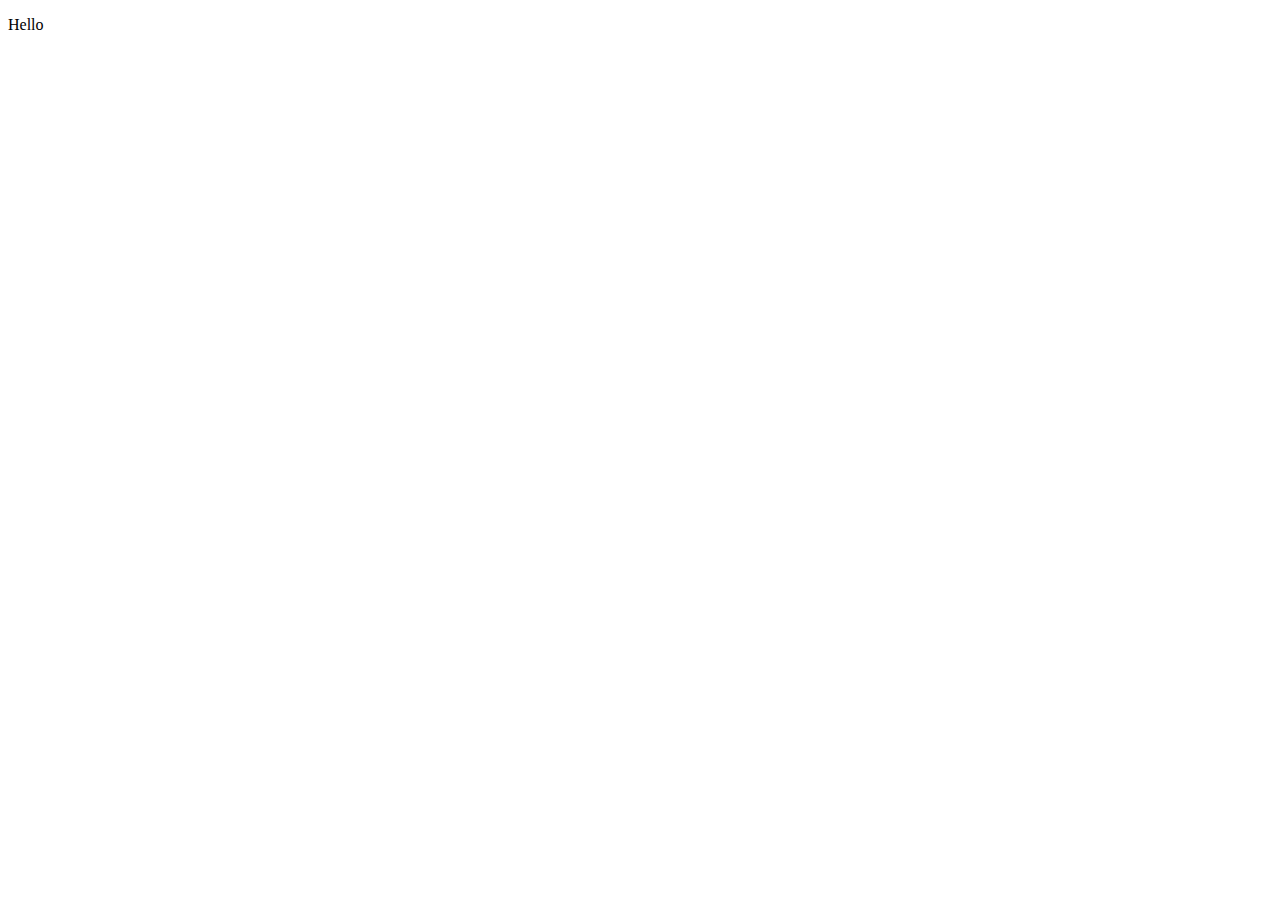
==== index.html @ d4d5e4af "Create index.html" ====
<!DOCTYPE html>
<html lang="en">
<head>
    <meta charset="UTF-8">
    <meta name="viewport" content="width=device-width, initial-scale=1.0">
    <meta http-equiv="X-UA-Compatible" content="ie=edge">
    <title>Document</title>
</head>
<body>
    <section>
        <p>Hello</p>
    </section>
</body>
</html>
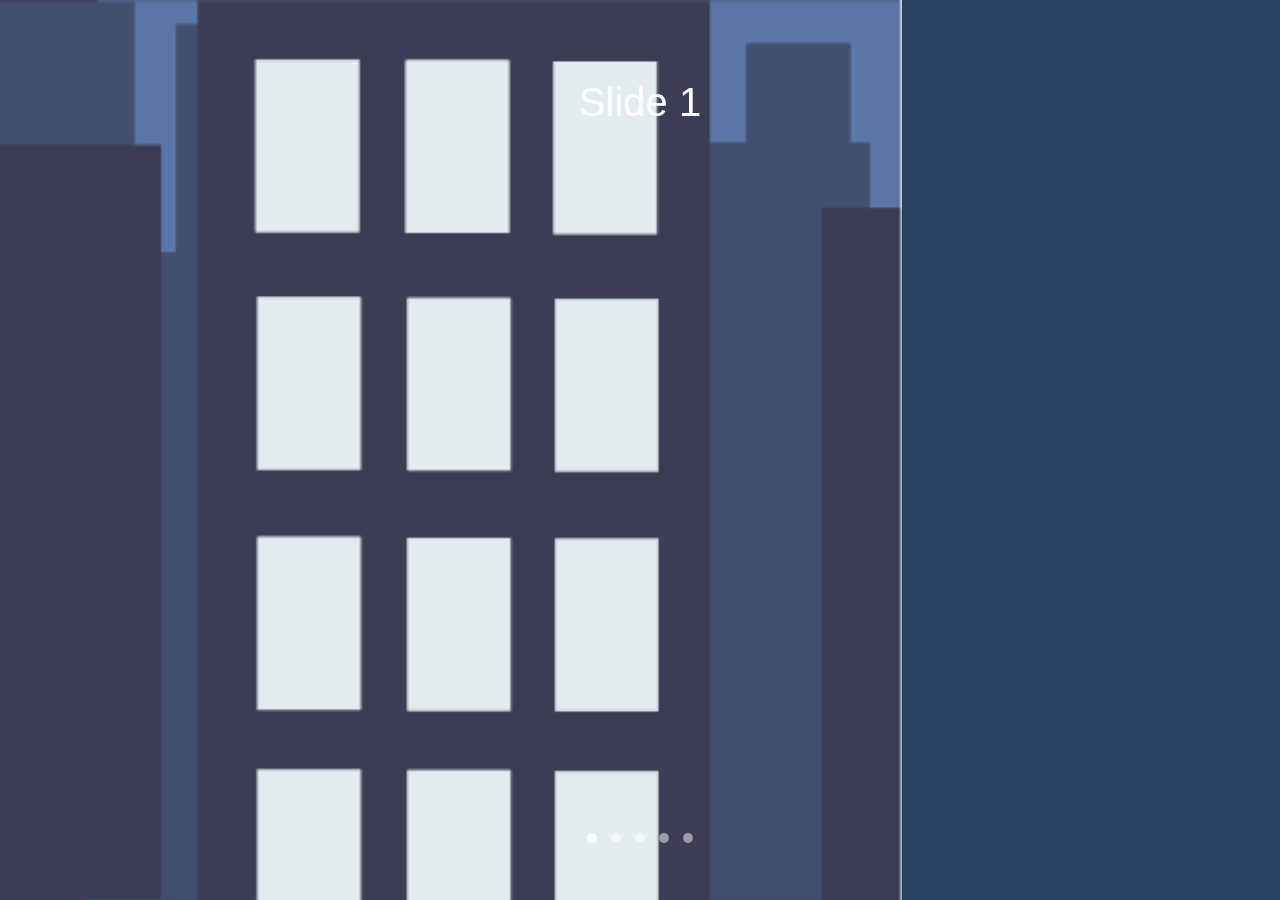
==== commit 23646484: "new project" ====
--- a/index.html
+++ b/index.html
@@ -1,14 +1,115 @@
 <!DOCTYPE html>
 <html lang="en">
-<head>
-    <meta charset="UTF-8">
-    <meta name="viewport" content="width=device-width, initial-scale=1.0">
-    <meta http-equiv="X-UA-Compatible" content="ie=edge">
-    <title>Document</title>
-</head>
-<body>
-    <section>
-        <p>Hello</p>
-    </section>
-</body>
+    <head>
+        <meta charset="utf-8">
+        <meta http-equiv="X-UA-Compatible" content="IE=edge">
+        <meta name="viewport" content="width=device-width, initial-scale=1">
+        <title>Splash</title>   
+        
+        <!-- css -->
+        <link href="css/animate.css" rel="stylesheet">
+        <link href="css/style.css" rel="stylesheet">
+        <!-- Owl Stylesheets -->
+        <link href="css/owl.carousel.css" rel="stylesheet">
+        <!-- bootstrap -->
+        <link href="css/bootstrap.min.css" rel="stylesheet">
+
+        <!-- javascript -->
+        <script src="js/jquery-3.4.1.min.js"></script>
+        <script src="js/owl.carousel.js"></script>
+        <script src="js/bootstrap.min.js"></script>
+    </head>
+    <body class="login-page">
+
+      <!-- ==== Splash Page Start ==== -->
+      <div class="owl-carousel splash-area">
+        <div class="item">
+          <img src="image/frame1.png" class="animated" />
+          <p class="animated bounceIn">Slide 1</p>
+        </div>
+        <div class="item">
+          <img src="image/frame2.png" class="animated" />
+          <p class="animated bounceIn">Slide 2</p>
+        </div>
+        <div class="item">
+          <img src="image/frame3.png" class="animated" />
+          <p class="animated bounceIn">Slide 3</p>
+        </div>
+        <div class="item">
+          <img src="image/frame4.png" class="animated" />
+          <p class="animated bounceIn">Slide 4</p>
+        </div>
+        <div class="item">
+          <img src="image/frame5.png" class="animated" />
+          <p class="animated bounceIn">Slide 5</p>
+        </div>
+      </div>
+      <!-- ==== Splash Page End ==== -->
+
+      <!-- ==== Login Page Start ==== -->
+      <div class="login-area text-center hidden">
+        <form class="form-signin">
+            <img class="mb-4" src="image/logo.svg" alt="" width="100" height="100">
+            <h1 class="h3 mb-3 font-weight-normal">Please sign in</h1>
+            <label for="inputEmail" class="sr-only">Email address</label>
+            <input type="email" id="inputEmail" class="form-control" placeholder="Email address" required="" autofocus="">
+            <label for="inputPassword" class="sr-only">Password</label>
+            <input type="password" id="inputPassword" class="form-control" placeholder="Password" required="">
+            <div class="checkbox mb-3">
+                <label>
+                <input type="checkbox" value="remember-me"> Remember me</label>
+            </div>
+            <a class="btn btn-lg btn-primary btn-block" href="question.html">Sign in</a>
+            <p class="mt-5 mb-3 text-white">© copyright </p>
+          </form>
+      </div>
+      <!-- ==== Login Page End ==== -->
+        
+      <script>
+        $(function() {
+            window.onload = function(){
+                var devicewidth = $(window).width();
+                var deviceheight = $(window).height();
+                $(".splash-area .item").css({height:deviceheight});
+            }; 
+
+            var dotswidth = $(".splash-area .dots").width();
+
+            var owl = $('.splash-area').owlCarousel({
+                dots:true,
+                items: 1,
+                smartSpeed:850
+            });
+
+            // Fired before current slide change
+            owl.on('change.owl.carousel', function(e) {
+                var items      = e.item.count;     // Number of items
+                var item       = e.item.index;     // Position of the current item
+
+                $('.splash-area .owl-item .item img').fadeOut();
+                $('.splash-area .owl-item:eq(' + (item+1) + ') .item img').fadeIn();
+                $('.splash-area .owl-item:eq(' + (item-1) + ') .item img').fadeIn();     
+
+                if(item == 4){
+                  console.log("yee");
+                  $('.splash-area').fadeOut("slow");
+                  $('.login-area').fadeIn("slow");                  
+                }                 
+
+            });
+
+            owl.on('drag.owl.carousel', function(e) {
+              var items      = e.item.count;     // Number of items
+              var item       = e.item.index;     // Position of the current item   
+              if(item == (items-1)){
+                  $('.splash-area').fadeOut("slow");
+                  $('.login-area').fadeIn("slow");                  
+              } 
+                         
+            });
+        });
+     </script>
+
+
+    </body>
 </html>--- a/css/style.css
+++ b/css/style.css
@@ -0,0 +1,522 @@
+/*----------------------------------------------------
+@File: Default Styles
+----------------------------------------------------*/
+/* @import url("https://fonts.googleapis.com/css?family=Lora:300,400,700,900|Montserrat:300,400,400i,500,600,700,800,900"); */
+
+/*  { touch-action: pan-y; }  */
+ul {
+    list-style: none;
+    margin: 0px;
+    padding: 0px;
+}
+
+a {
+    text-decoration: none;
+}
+
+a:hover, a:focus, textarea:focus {
+    text-decoration: none;
+    outline: none;
+    -webkit-box-shadow: none;
+    box-shadow: none;
+}
+
+.row.m0 {
+    padding: 0px;
+    margin: 0px;
+}
+
+body {
+    line-height: 24px;
+    font-size: 14px;
+    overflow: hidden;
+    font-family: "Lora", sans-serif;
+    height: 100%;
+}
+
+body, p, h1, h2, h3, h4, h5, h6 {
+    margin: 0px;
+    padding: 0px;
+}
+.hidden{
+    display: none;
+}
+
+.mb-4{
+    margin-bottom: 24px;
+}
+.mb-3{
+    margin-bottom: 16px;
+}
+.mt-5{
+    margin-top: 54px;
+}
+.mt-3{
+    margin-top: 16px;
+}
+
+.mt-2 {
+    margin-top: 10px;
+}
+
+.animated  {
+    -webkit-animation-duration : 3s  ;
+    animation-duration : 3s  ;
+
+    -webkit-animation-delay : 300ms  ;
+    animation-delay : 300ms  ;
+}
+  
+.animate-out {
+    -webkit-animation-delay : 0ms  ;
+    animation-delay : 0ms  ;
+}
+
+/* Main area css
+============================================================================================ */
+.main-area{
+    width: 100%;
+    height: 370px;
+    background: #F1F1F1;
+    overflow: hidden;
+}
+
+.city-area, .work-area, .tree-area, .cat-house {overflow-x: auto; height: 100%; overflow-y: hidden;}
+.city-area::-webkit-scrollbar, .work-area::-webkit-scrollbar, .city-area::-webkit-scrollbar, .tree-area::-webkit-scrollbar, .cat-house::-webkit-scrollbar {
+    display: none;
+}
+.city-area svg, .work-area svg, .cat-house svg {
+    height: 100%; 
+}
+
+.tree-area {
+    background:#445465;
+}
+
+.tree-area img{
+    width: 100%;
+    position: fixed;
+    bottom: 0;
+}
+
+.work-area svg{
+    z-index: 100;
+    position: relative;
+}
+.city-area .moon{
+    position: absolute;
+    top: 30px;
+    left: 10%;
+    z-index: 1;
+    width: 120px;
+    height: 120px;
+}
+
+.window-area-bg{
+    height: 80%;
+    position: fixed; left: -120px; top: -80px; bottom: 0px; z-index: 1;
+}
+
+ 
+
+.modal-dialog{
+    top:15%;
+    margin: .5rem auto .5rem auto;
+    height: 70%;
+    width: 80%;
+}
+
+.modal-header{display: block; }
+
+.modal-header .subtitle{
+    padding:6px 0px;
+}
+.modal-header .subtitle span{
+    margin-top: 3px;
+}
+.modal-header .subtitle {font-size: 15px;}
+.modal-header .subtitle .badge-secondary{
+    background-color:#E5EAF6;
+    color: #7C8695;
+    font-size: 14px;
+    padding-left: 6px;
+    padding-right: 8px;
+}
+
+.modal-body{
+    font-size: 16px;
+}
+
+.modal-body h6{
+    padding-top: 20px;
+    padding-bottom: 20px; 
+}
+
+.star .hidden{
+    display: none;
+}
+
+.resp-box p{
+    padding: 10px 0 !important;
+}
+
+.response-btn{
+    padding: 12px 0;
+}
+.response-btn .btn-secondary, .note-list li, .topic-type{
+    background-color: #EAF3FF;
+    border-color: #E1EAF5;
+    color: #7C8695;
+}
+.response-btn .btn-secondary {
+    padding: 6px 20px;
+    width: 200px;
+}
+
+.note-list{margin-bottom: 30px;}
+.note-list li{
+    padding:8px 16px;
+    margin: 8px 0px;
+    border-radius: 6px;
+    font-size: 14px;
+}
+.monthly-score{
+    background-color: #EAF3FF;
+    padding:0px 6px 18px 6px;
+    width: 540px;
+}
+
+.score-body{
+    padding:0px; flex: none;
+}
+
+.chart-des{
+    background-color: #EAF3FF;
+    padding: 10px 12px;
+    margin: 0 !important;
+    margin: 10px 10px 0px 10px;
+    font-size: 12px;
+}
+
+.topic-type{
+    border-radius: 30px;
+    display: inline-block;
+    font-size: 12px;
+    padding: 0px 10px;
+    margin: 4px 0;
+}
+.topic-type.active {
+    background-color: #5B77A8;
+    color: #ffffff;    
+}
+.write-area, .write-area:focus {
+    background-color: #EAF3FF;
+    border:none; 
+    font-size: 12px;
+    border-radius: 4px;
+}
+
+.back-btn {
+    position: absolute;
+    left: 20px;
+    top: 18px;
+}
+.chat-txt, .chat-txt:focus {
+    width: 100%;
+    border-radius: 24px;
+    padding: 4px 16px;
+}
+
+
+/*End Main area css
+============================================================================================ */
+
+/* Scroll area css
+============================================================================================ */
+.progress{
+    position: fixed;
+    bottom: 0;
+    left: 0;
+    width: 100%;
+    height: 20px;
+    background:#F1F1F1;;
+    z-index: 1;
+}
+/* The progress bar (scroll indicator) */
+.bar{
+    background: #4DC7A0;
+    height: 100%;
+    width: 10%;
+    -webkit-transition: width 1s ease-in-out;
+    -moz-transition: width 1s ease-in-out;
+    -o-transition: width 1s ease-in-out;
+    transition: width 1s ease-in-out;    
+}
+
+
+.scroll-area{background: #ffffff; padding: 10px 0px; margin-top: 16px;}
+
+
+.question{
+    margin: 20px 4px;
+    padding: 15px;
+    box-shadow: 0 7px 14px 0 rgba(59,65,94,.1), 0 3px 6px 0 rgba(0,0,0,.07); 
+    border-radius: 6px;
+}
+.question h4{
+    font-size: 16px;
+}
+.question .title{
+    border-bottom: #E6ECEE solid 1px; 
+    padding-bottom: 30px;
+}
+.question .option{padding: 20px 0px;}
+.question .option ul li{
+    padding: 4px 18px;
+    background: #F1F1F1; 
+    margin-top: 8px; 
+    border-radius: 50px;
+}
+
+.question .option ul li.active{
+    background: #4DC7A0;
+    -webkit-transition-property: -webkit-transform;
+    transition-property: -webkit-transform;
+    -o-transition-property: transform;
+    transition-property: transform;
+    transition-property: transform, -webkit-transform;
+    -webkit-transition: all 400ms linear 0s;
+    -o-transition: all 400ms linear 0s;
+    transition: all 400ms linear 0s;
+
+}
+.question .btn{
+    margin:20px auto 0px auto;
+    color: #4DC7A0;
+    border:1px solid #4DC7A0;
+    background: #fff;
+    padding: 6px 10px;
+    font-size: 16px;
+    width: 80%;
+    display: block;
+    border-radius: 20px;
+    outline:none;
+}
+
+.continue{
+    padding:70px 40px 0px 40px;
+}
+.score-area{
+    position: absolute;
+    top: 50%;
+    left: 50%;
+    transform: translate(-50%, -50%);
+    width: 80%;
+    height: 80%;
+    padding-top: 40px;
+    box-shadow: 0 7px 14px 0 rgba(59,65,94,.1), 0 3px 6px 0 rgba(0,0,0,.07); 
+    border-radius: 12px;
+}
+.sugg-list {
+    padding: 0px 20px;
+}
+
+
+/*Scroll area css
+============================================================================================ */
+
+/* Login area css
+============================================================================================ */
+.splash-area .item{
+    font-size: 40px;
+    color: #ffffff;
+}
+
+.splash-area .item img{
+    height: 100%;
+    width: auto !important;
+}
+
+.splash-area .item p{
+    position: absolute;
+    top: 8%;
+    width: 100%;
+    text-align: center;
+    z-index: 10;
+}
+
+
+.splash-area .owl-dots{
+    position: fixed;
+    bottom: 5%;
+    left: 50%;
+    -webkit-transform: translateX(-50%);
+    transform: translateX(-50%);
+}
+.splash-area .owl-dots .owl-dot span{
+    width: 10px;
+    height: 10px;
+    margin: 5px 7px;
+    background: rgba(255,255,255,0.5);
+    display: block;
+    transition: opacity .2s ease;
+    border-radius: 30px;
+}
+.splash-area .owl-dots .owl-dot.active span, .splash-area .owl-dots .owl-dot:hover span{
+    background: #ffffff;
+}
+
+.splash-area .item{
+    overflow: hidden;
+}
+/* .splash-area .item img{width: 400px;} */
+
+.login-page{
+    background:#2A4060;
+}
+
+.login-area {
+    color: #F1F1F1;
+
+    position: absolute;
+    top: 50%;
+    left: 50%;
+    transform: translate(-50%, -50%);
+    width: 80%;
+    height: 60%;
+}
+
+
+.form-signin input{
+    margin-bottom: 10px;
+}
+.form-signin .btn-primary{
+    background-color: #529BBF;
+    border-color: #529BBF;
+}
+
+
+.btn-area{position: fixed; bottom: 0px; right: 16px;}
+.btn-area .btn-circle{background: rgba(255,255,255,0.5); width: 28px; height: 28px; border-radius: 21px; display: block; margin: 8px 0px;}
+
+.opacity-img{
+    filter:alpha(opacity=100); 
+    -moz-opacity:1;
+    opacity:1;
+}
+
+.animated {
+    -webkit-animation-duration: 1s;
+    animation-duration: 1s;
+    -webkit-animation-fill-mode: both;
+    animation-fill-mode: both;
+  }
+
+  @-webkit-keyframes zoomInDown {
+    from {
+      opacity: 1;
+      -webkit-transform: scale3d(0.1, 0.1, 0.1) translate3d(0, 0px, 1);
+      transform: scale3d(0.1, 0.1, 0.1) translate3d(0, 0px, 1);
+      -webkit-animation-timing-function: cubic-bezier(0.55, 0.055, 0.675, 0.19);
+      animation-timing-function: cubic-bezier(0.55, 0.055, 0.675, 0.19); 
+    }
+  
+    60% {
+      opacity: 0;
+      -webkit-transform: scale3d(1.75, 1.75, 1.75) translate3d(0, 60px, 0);
+      transform: scale3d(1.75, 1.75, 1.75) translate3d(0, 60px, 0);
+      -webkit-animation-timing-function: cubic-bezier(0.175, 0.885, 0.32, 0);
+      animation-timing-function: cubic-bezier(0.175, 0.885, 0.32, 0); 
+    }
+
+    100% {
+        opacity: 0;
+    }
+  }
+
+  @keyframes zoomInDown {
+    from {
+      opacity: 1;
+      -webkit-transform: scale3d(0.1, 0.1, 0.1) translate3d(0, 0px, 1);
+      transform: scale3d(0.1, 0.1, 0.1) translate3d(0, 0px, 1);
+      -webkit-animation-timing-function: cubic-bezier(0.55, 0.055, 0.675, 0.19);
+      animation-timing-function: cubic-bezier(0.55, 0.055, 0.675, 0.19); 
+    }
+  
+    60% {
+      opacity: 0;
+      -webkit-transform: scale3d(1.75, 1.75, 1.75) translate3d(0, 60px, 0);
+      transform: scale3d(1.75, 1.75, 1.75) translate3d(0, 60px, 0);
+      -webkit-animation-timing-function: cubic-bezier(0.175, 0.885, 0.32, 0);
+      animation-timing-function: cubic-bezier(0.175, 0.885, 0.32, 0); 
+    }
+
+    100% {
+        opacity: 0;
+    }
+  }
+  
+  .zoomInDown {
+    -webkit-animation-name: zoomInDown;
+    animation-name: zoomInDown;
+  }
+
+  @keyframes zoomInUp {
+    from {
+      opacity: 0;
+      -webkit-transform: scale3d(1.75, 1.75, 1.75) translate3d(0, 0px, 0);
+      transform: scale3d(1.75, 1.75, 1.75) translate3d(0, 60px, 0);   
+
+      -webkit-animation-timing-function: cubic-bezier(0.55, 0.055, 0.675, 0.19);
+      animation-timing-function: cubic-bezier(0.55, 0.055, 0.675, 0.19); 
+    }
+  
+    60% {
+      opacity: 1;
+      -webkit-transform: scale3d(0.1, 0.1, 0.1) translate3d(0, 60px, 1);
+      transform: scale3d(0.1, 0.1, 0.1) translate3d(0, 0px, 1);
+      -webkit-animation-timing-function: cubic-bezier(0.175, 0.885, 0.32, 0);
+      animation-timing-function: cubic-bezier(0.175, 0.885, 0.32, 0); 
+    }
+
+    100% {
+        opacity: 1;
+    }
+  }
+
+  .zoomInUp {
+    -webkit-animation-name: zoomInUp;
+    animation-name: zoomInUp;
+  } 
+
+  #chartjs-tooltip {
+     -webkit-transition: all .1s ease;
+    transition: all .1s ease;
+}
+
+.chartjs-tooltip-key {
+    display: inline-block;
+    width: 10px;
+    height: 10px;
+    margin-right: 10px;
+}
+
+.line-color-red{
+    background: rgb(255, 99, 132);
+    /* border: solid 1px rgb(255, 99, 132); */
+}
+.line-color-orange{
+    background:rgb(255, 159, 64);
+    /* border: solid 1px rgb(255, 159, 64); */
+}
+
+
+.line-switch{
+    position: fixed;
+    top: -40px;
+    right: 20px;
+}
+
+
+
+
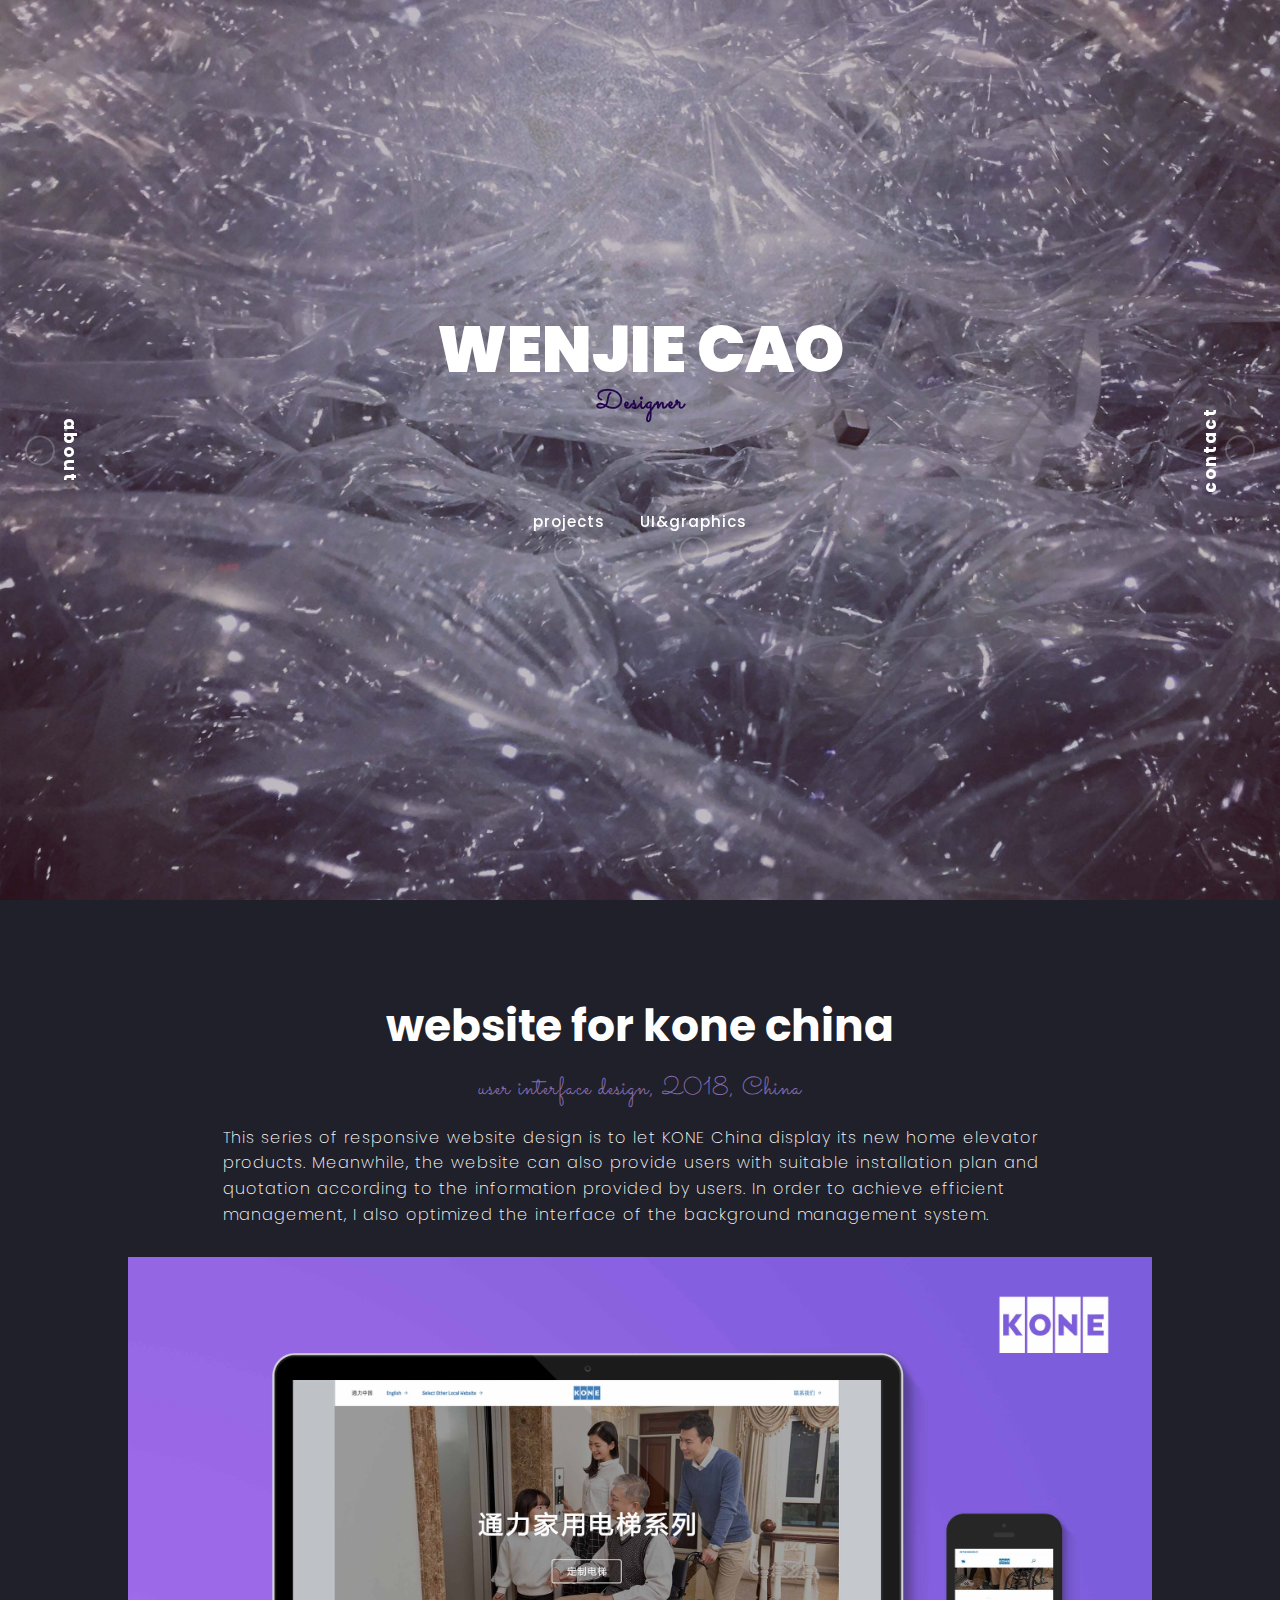
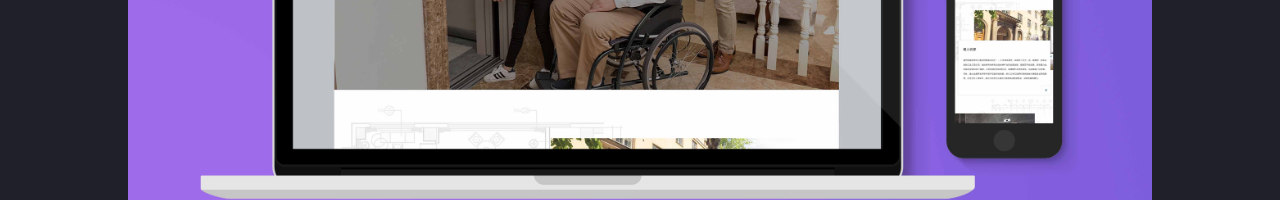
==== commit b24d5a9d: "Add files via upload" ====
--- a/index.html
+++ b/index.html
@@ -1,115 +1,500 @@
 <!DOCTYPE html>
-<html lang="en">
-    <head>
-        <meta charset="utf-8">
-        <meta http-equiv="X-UA-Compatible" content="IE=edge">
-        <meta name="viewport" content="width=device-width, initial-scale=1">
-        <title>Splash</title>   
-        
-        <!-- css -->
-        <link href="css/animate.css" rel="stylesheet">
-        <link href="css/style.css" rel="stylesheet">
-        <!-- Owl Stylesheets -->
-        <link href="css/owl.carousel.css" rel="stylesheet">
-        <!-- bootstrap -->
-        <link href="css/bootstrap.min.css" rel="stylesheet">
-
-        <!-- javascript -->
-        <script src="js/jquery-3.4.1.min.js"></script>
-        <script src="js/owl.carousel.js"></script>
-        <script src="js/bootstrap.min.js"></script>
-    </head>
-    <body class="login-page">
-
-      <!-- ==== Splash Page Start ==== -->
-      <div class="owl-carousel splash-area">
-        <div class="item">
-          <img src="image/frame1.png" class="animated" />
-          <p class="animated bounceIn">Slide 1</p>
-        </div>
-        <div class="item">
-          <img src="image/frame2.png" class="animated" />
-          <p class="animated bounceIn">Slide 2</p>
-        </div>
-        <div class="item">
-          <img src="image/frame3.png" class="animated" />
-          <p class="animated bounceIn">Slide 3</p>
-        </div>
-        <div class="item">
-          <img src="image/frame4.png" class="animated" />
-          <p class="animated bounceIn">Slide 4</p>
-        </div>
-        <div class="item">
-          <img src="image/frame5.png" class="animated" />
-          <p class="animated bounceIn">Slide 5</p>
-        </div>
-      </div>
-      <!-- ==== Splash Page End ==== -->
-
-      <!-- ==== Login Page Start ==== -->
-      <div class="login-area text-center hidden">
-        <form class="form-signin">
-            <img class="mb-4" src="image/logo.svg" alt="" width="100" height="100">
-            <h1 class="h3 mb-3 font-weight-normal">Please sign in</h1>
-            <label for="inputEmail" class="sr-only">Email address</label>
-            <input type="email" id="inputEmail" class="form-control" placeholder="Email address" required="" autofocus="">
-            <label for="inputPassword" class="sr-only">Password</label>
-            <input type="password" id="inputPassword" class="form-control" placeholder="Password" required="">
-            <div class="checkbox mb-3">
-                <label>
-                <input type="checkbox" value="remember-me"> Remember me</label>
-            </div>
-            <a class="btn btn-lg btn-primary btn-block" href="question.html">Sign in</a>
-            <p class="mt-5 mb-3 text-white">© copyright </p>
-          </form>
-      </div>
-      <!-- ==== Login Page End ==== -->
-        
-      <script>
-        $(function() {
-            window.onload = function(){
-                var devicewidth = $(window).width();
-                var deviceheight = $(window).height();
-                $(".splash-area .item").css({height:deviceheight});
-            }; 
-
-            var dotswidth = $(".splash-area .dots").width();
-
-            var owl = $('.splash-area').owlCarousel({
-                dots:true,
-                items: 1,
-                smartSpeed:850
-            });
-
-            // Fired before current slide change
-            owl.on('change.owl.carousel', function(e) {
-                var items      = e.item.count;     // Number of items
-                var item       = e.item.index;     // Position of the current item
-
-                $('.splash-area .owl-item .item img').fadeOut();
-                $('.splash-area .owl-item:eq(' + (item+1) + ') .item img').fadeIn();
-                $('.splash-area .owl-item:eq(' + (item-1) + ') .item img').fadeIn();     
-
-                if(item == 4){
-                  console.log("yee");
-                  $('.splash-area').fadeOut("slow");
-                  $('.login-area').fadeIn("slow");                  
-                }                 
-
-            });
-
-            owl.on('drag.owl.carousel', function(e) {
-              var items      = e.item.count;     // Number of items
-              var item       = e.item.index;     // Position of the current item   
-              if(item == (items-1)){
-                  $('.splash-area').fadeOut("slow");
-                  $('.login-area').fadeIn("slow");                  
-              } 
-                         
-            });
-        });
-     </script>
-
-
-    </body>
-</html>+<html lang="en" >
+<head>
+  <meta charset="UTF-8">
+  <title>CodePen - Photography page concept</title>
+  <link rel='stylesheet' href='https://cdnjs.cloudflare.com/ajax/libs/twitter-bootstrap/4.1.3/css/bootstrap.min.css'><link rel="stylesheet" href="./style.css">
+  <link rel="preconnect" href="https://fonts.gstatic.com">
+  <link href="https://fonts.googleapis.com/css2?family=Sacramento&display=swap" rel="stylesheet">
+
+</head>
+<body>
+<!-- partial:index.partial.html -->
+<div class="hero-section">	
+		<div class="about-text hover-target">about</div>
+		<div class="contact-text hover-target">contact</div>
+		<div class="section-center">
+			<div class="container-fluid">
+				<div class="row justify-content-center">
+					<div class="col-12 text-center">
+						<h1>WENJIE CAO</h1>
+					</div>
+					<div class="col-12 text-center mb-2">
+						<div class="dancing">Designer</div>
+					</div>
+					<div class="col-12 text-center mt-4 mt-lg-5">
+						<p>
+							<span class="travel hover-target">projects</span> 
+							<span class="wildlife hover-target">UI&graphics</span> 
+						</p>
+					</div>
+				</div>
+			</div>
+		</div>
+	</div>	
+	
+	<div class="about-section">	
+		<div class="about-close hover-target"></div>
+		<div class="section-center">
+			<div class="container">
+				<div class="row justify-content-center">
+					<div class="col-12 text-center">
+						<img src="images/me.jpg" alt="">
+					</div>
+					<div class="col-lg-8 text-center mt-4">
+						<p>I will put my self intro here later...</p>
+					</div>
+					<div class="col-12 text-center">
+						<p><span>Wenjie Cao</span></p>
+					</div>
+				</div>
+			</div>
+		</div>		
+	</div>
+	
+	<div class="contact-section">	
+		<div class="contact-close hover-target"></div>
+		<div class="section-center">
+			<div class="container">
+				<div class="row justify-content-center">
+					<div class="col-12 text-center">
+						<a href="#" class="hover-target">wjcao@ucdavis.edu</a>
+					</div>
+				</div>
+			</div>
+		</div>
+	</div>
+	
+	<div class="travel-section">	
+		<div class="travel-close hover-target"></div>
+		<div class="container">
+			<div class="row justify-content-center">
+				<div class="col-12 text-center">
+					<h3>projects</h3>
+				</div>
+				<div class="col-12 mt-3 text-center">
+					<p><span>interactive installations and user experience</span></p>
+				</div>
+
+				<div class="col-md-6 col-lg-4">
+					<img src="images/img1.jpg" alt="" class="image1">
+				</div>
+				<div class="col-md-6 col-lg-4">
+					<img src="images/img2.jpg" alt="" class="image2">
+				</div>
+				<div class="col-md-6 col-lg-4">
+					<img src="images/img3.jpg" alt="" class="image3">
+				</div>
+				<div class="col-md-6 col-lg-4">
+					<img src="images/img6.jpg" alt="" class="image4">
+				</div>
+				<div class="col-md-6 col-lg-4">
+					<img src="images/img5.jpg" alt="" 
+					class="image5">
+				</div>
+				<div class="col-md-6 col-lg-4">
+					<img src="images/img4.jpg" alt="" 
+					class="image6">
+				</div>
+
+
+			</div>
+		</div>
+	</div>
+	
+	<div class="wildlife-section">	
+		<div class="wildlife-close hover-target"></div>
+		<div class="container">
+			<div class="row justify-content-center">
+				<div class="col-12 text-center">
+					<h3>UI&graphics</h3>
+				</div>
+				<div class="col-12 mt-3 text-center">
+					<p><span>user interface design and graphic design</span></p>
+				</div>
+
+				<div class="col-md-6 col-lg-4">
+					<img src="images/graphics1.jpg" alt="" class="image7">
+				</div>
+				<div class="col-md-6 col-lg-4">
+					<img src="images/graphics2.jpg" alt="" class="image8">
+				</div>
+				<div class="col-md-6 col-lg-4">
+					<img src="images/ui1_1.jpg" alt="" class="image9">
+				</div>
+				<div class="col-md-6 col-lg-4">
+					<img src="images/kone.jpg" alt="" class="image10">
+				</div>
+				<div class="col-md-6 col-lg-4">
+					<img src="images/graphics2.jpg" alt="" class="image11">
+				</div>
+				<div class="col-md-6 col-lg-4">
+					<img src="http://www.ivang-design.com/svg-load/portfolio/photo-p.jpg" alt="" class="image1">
+				</div>
+				<div class="col-md-6 col-lg-4">
+					<img src="http://www.ivang-design.com/svg-load/portfolio/photo-p.jpg" alt="" class="image1">
+				</div>
+				<div class="col-md-6 col-lg-4">
+					<img src="http://www.ivang-design.com/svg-load/portfolio/photo-p.jpg" alt="">
+				</div>
+				<div class="col-md-6 col-lg-4">
+					<img src="http://www.ivang-design.com/svg-load/portfolio/photo-p.jpg" alt="">
+				</div>
+				<div class="col-md-6 col-lg-4">
+					<img src="http://www.ivang-design.com/svg-load/portfolio/photo-p.jpg" alt="">
+				</div>
+				<div class="col-md-6 col-lg-4">
+					<img src="http://www.ivang-design.com/svg-load/portfolio/photo-p.jpg" alt="">
+				</div>
+				<div class="col-md-6 col-lg-4">
+					<img src="http://www.ivang-design.com/svg-load/portfolio/photo-p.jpg" alt="">
+				</div>
+			</div>
+		</div>
+	</div>
+
+	<div class="project1">
+		<div class="project1-close hover-target"></div>
+		<div class="col-12 text-center">
+			<h3 style="font-family: 'Poppins', sans-serif; 
+			font-weight: 700;
+			font-size: 44px;">love in the dialectic of vanity</h3>
+		</div>
+		<div class="col-12 mt-3 text-center">
+			<p style="font-family: 'Sacramento', cursive;
+			letter-spacing: 1px;
+			color: #866BAF;
+			font-size: 25px;
+			font-weight: 400;"><span>interactive installation, 2019, Irvine</span></p>
+
+		<p style="font-family: 'Poppins', sans-serif;
+		letter-spacing: 1px;
+		font-size: 16px;
+		font-weight: 200;
+		text-align: left;
+		width: 66.66666%;
+		display: block;
+		margin: auto;"><span>Love in the Dialectic of Vanity is an inflatable installation funded by the Andrew W. Mellon Foundation, University of California Humanities Research Institute's Horizons in the Humanities and was exhibited in the 33rd Annual Meeting of the Society for Literature, Science, and the Arts. Read about it 
+		<a href="https://www.jiayiyoung.info/love-in-the-dialectic-of-vanity.html" style="color: #866BAF;"> here.</a>
+		<br>
+		<br>
+		My role includes ideation, prototyping, fabricating small and large scale models, drafting documentation process, searching materials and exhibiting the work.</span></p>
+
+		</div>
+		<div class="project1_content">
+			<img src="images/project1_1.jpg">
+			<img src="images/project1_img2.jpg">
+			<img src="images/project1_img3.jpg">
+			<img src="images/project1_img4.jpg">
+			<img src="images/project1_img5.jpg">
+			<img src="images/project1_img6.jpg">
+			<img src="images/project1_img7.jpg">
+			<img src="images/project1_img8.jpg">
+			<img src="images/project1_img9.jpg">
+			<img src="images/project1_img11.png">
+	
+		</div>
+	</div>
+
+	<div class="project2">
+			<div class="project2-close hover-target"></div>
+			<div class="col-12 text-center">
+				<h3 style="font-family: 'Poppins', sans-serif; 
+				font-weight: 700;
+				font-size: 44px;">parallel city</h3>
+			</div>
+			<div class="col-12 mt-3 text-center">
+				<p style="font-family: 'Sacramento', cursive;
+				letter-spacing: 1px;
+				color: #866BAF;
+				font-size: 25px;
+				font-weight: 400;"><span>mobile application, 2020, Davis</span></p>
+	
+			<p style="font-family: 'Poppins', sans-serif;
+			letter-spacing: 1px;
+			font-size: 16px;
+			font-weight: 200;
+			text-align: left;
+			width: 66.66666%;
+			display: block;
+			margin: auto;"><span>In the process of rapid urbanization, 58 million young Chinese adults chose to leave their hometown for big cities in pursuit of better job opportunities and living conditions. This population constitutes China’s new Empty-nest Youth. Being new in a big city also means being lonely in a new environment. Sixty eight percent of Empty-nest Youth reported having felt lonely in a week and their loneliness score measured by the UCLA Loneliness Scale is 48 which is much higher than regular Chinese young adults’ score [1]. Meanwhile, loneliness can become chronic and cause many health problems, if people are isolated for a long period of time. This design project presents an explorative research on Empty-nest Youth and loneliness, and creates a mobile application called Parallel City to help people monitor loneliness using the well-known UCLA Loneliness Scale. It promotes virtual interactions between people through story-sharing and game-based cooperation; it also encourages them to use this tool by using a playful reward system.</span></p>
+	
+			</div>
+			<div class="project1_content">
+					<div class="embeded"><iframe src="https://player.vimeo.com/video/418324995" width="100%" height="360" frameborder="0" allow="autoplay; fullscreen" allowfullscreen></iframe></div>
+				<img src="images/project1_1.jpg">
+				<img src="images/project1_img2.png">
+				<img src="images/project1_img3.png">
+				<img src="images/project1_img4.png">
+				<img src="images/project1_img5.png">
+				<img src="images/project1_img6.jpg">
+				<img src="images/project1_img7.jpg">
+				<img src="images/project1_img8.jpg">
+				<img src="images/project1_img9.jpg">
+				<img src="images/project1_img11.png">
+		
+			</div>
+		</div>	
+
+	<div class="project3">
+		<div class="project3-close hover-target"></div>
+			<div class="col-12 text-center">
+				<h3 style="font-family: 'Poppins', sans-serif; 
+					font-weight: 700;
+					font-size: 44px;">in memory of</h3>
+			</div>
+			<div class="col-12 mt-3 text-center">
+			<p style="font-family: 'Sacramento', cursive;
+					letter-spacing: 1px;
+					color: #866BAF;
+					font-size: 25px;
+					font-weight: 400;"><span>speculative design & interactive installation, 2019, Davis</span></p>
+		
+				<p style="font-family: 'Poppins', sans-serif;
+				letter-spacing: 1px;
+				font-size: 16px;
+				font-weight: 200;
+				text-align: left;
+				width: 66.66666%;
+				display: block;
+				margin: auto;"><span> In Memory of is a speculative design which explores how technology can help connect the living and the deceased more closely in the future. </span></p>
+		
+				</div>
+				<div class="project1_content">
+					<img src="images/project1_1.jpg">
+					<img src="images/project1_img2.png">
+					<img src="images/project1_img3.png">
+					<img src="images/project1_img4.png">
+					<img src="images/project1_img5.png">
+					<img src="images/project1_img6.jpg">
+					<img src="images/project1_img7.jpg">
+					<img src="images/project1_img8.jpg">
+					<img src="images/project1_img9.jpg">
+					<img src="images/project1_img11.png">
+			
+				</div>
+		</div>
+
+	<div class="project4">
+		<div class="project4-close hover-target"></div>
+			<div class="col-12 text-center">
+				<h3 style="font-family: 'Poppins', sans-serif; 
+				font-weight: 700;
+				font-size: 44px;">mypackage</h3>
+			</div>
+			<div class="col-12 mt-3 text-center">
+				<p style="font-family: 'Sacramento', cursive;
+				letter-spacing: 1px;
+				color: #866BAF;
+				font-size: 25px;
+				font-weight: 400;"><span>interactive design, 2016, China</span></p>
+				
+				<p style="font-family: 'Poppins', sans-serif;
+				letter-spacing: 1px;
+				font-size: 16px;
+				font-weight: 200;
+				text-align: left;
+				width: 66.66666%;
+				display: block;
+				margin: auto
+				"><span>
+					Mypackage helps people in China track, receive and send their packages more easily, and aims to promote better connection between users and couriers.
+				</span></p>
+				
+						</div>
+				<div class="project1_content">
+					<img src="images/mypackage.jpg">
+						</div>
+		</div>
+	
+		<div class="project5">
+				<div class="project5-close hover-target"></div>
+				<div class="col-12 text-center">
+					<h3 style="font-family: 'Poppins', sans-serif; 
+					font-weight: 700;
+					font-size: 44px;">super curriculum redesign project</h3>
+				</div>
+				<div class="col-12 mt-3 text-center">
+					<p style="font-family: 'Sacramento', cursive;
+					letter-spacing: 1px;
+					color: #866BAF;
+					font-size: 25px;
+					font-weight: 400;"><span>interactive design, 2017, China</span></p>
+		
+				<p style="font-family: 'Poppins', sans-serif;
+				letter-spacing: 1px;
+				font-size: 16px;
+				font-weight: 200;
+				text-align: left;
+				width: 66.66666%;
+				display: block;
+				margin: auto;"><span></span></p>
+		
+				</div>
+				<div class="project1_content">
+					<img src="images/superc.jpg">
+			
+				</div>
+			</div>
+
+	<div class="project6">
+					<div class="project6-close hover-target"></div>
+					<div class="col-12 text-center">
+						<h3 style="font-family: 'Poppins', sans-serif; 
+						font-weight: 700;
+						font-size: 44px;">digital exhibition for museums</h3>
+					</div>
+					<div class="col-12 mt-3 text-center">
+						<p style="font-family: 'Sacramento', cursive;
+						letter-spacing: 1px;
+						color: #866BAF;
+						font-size: 25px;
+						font-weight: 400;"><span>interactive design, 2015, China</span></p>
+			
+					<p style="font-family: 'Poppins', sans-serif;
+					letter-spacing: 1px;
+					font-size: 16px;
+					font-weight: 200;
+					text-align: left;
+					width: 66.66666%;
+					display: block;
+					margin: auto;"><span>This project attempts to improve the museum viewer's experience through digital display using web page and AR technology.</span></p>
+			
+					</div>
+					<div class="project1_content">
+						<img src="images/superc.jpg">
+				
+					</div>
+				</div>
+	
+	<div class="project7">
+			<div class="project7-close hover-target"></div>
+			<div class="col-12 text-center">
+				<h3 style="font-family: 'Poppins', sans-serif; 
+				font-weight: 700;
+				font-size: 44px;">commemorative cards for nanjing metro</h3>
+			</div>
+			<div class="col-12 mt-3 text-center">
+				<p style="font-family: 'Sacramento', cursive;
+				letter-spacing: 1px;
+				color: #866BAF;
+				font-size: 25px;
+				font-weight: 400;"><span>graphic design, 2018, China</span></p>
+	
+			<p style="font-family: 'Poppins', sans-serif;
+			letter-spacing: 1px;
+			font-size: 16px;
+			font-weight: 200;
+			text-align: left;
+			width: 66.66666%;
+			display: block;
+			margin: auto;"><span>In order to celebrate the opening of the tenth line of Nanjing Metro, I designed this set of commemorative cards. The inspiration comes from Arabic numerals, Chinese characters and the design of Nanjing metro vehicle.</span></p>
+	
+			</div>
+			<div class="project1_content">
+				<img src="images/graphics1.jpg">
+		
+			</div>
+		</div>
+
+<div class="project8">
+			<div class="project8-close hover-target"></div>
+			<div class="col-12 text-center">
+				<h3 style="font-family: 'Poppins', sans-serif; 
+				font-weight: 700;
+				font-size: 44px;">station posters for nanjing metro</h3>
+			</div>
+			<div class="col-12 mt-3 text-center">
+				<p style="font-family: 'Sacramento', cursive;
+				letter-spacing: 1px;
+				color: #866BAF;
+				font-size: 25px;
+				font-weight: 400;"><span>graphic design, 2018, China</span></p>
+	
+			<p style="font-family: 'Poppins', sans-serif;
+			letter-spacing: 1px;
+			font-size: 16px;
+			font-weight: 200;
+			text-align: left;
+			width: 66.66666%;
+			display: block;
+			margin: auto;"><span>These introduction posters were designed based on the different themes of Nanjing Metro station.</span></p>
+	
+			</div>
+			<div class="project1_content">
+				<img src="images/graphics2.jpg">
+		
+			</div>
+		</div>
+
+		<div class="project9">
+				<div class="project9-close hover-target"></div>
+				<div class="col-12 text-center">
+					<h3 style="font-family: 'Poppins', sans-serif; 
+					font-weight: 700;
+					font-size: 44px;">smart washing wechat mini program</h3>
+				</div>
+				<div class="col-12 mt-3 text-center">
+					<p style="font-family: 'Sacramento', cursive;
+					letter-spacing: 1px;
+					color: #866BAF;
+					font-size: 25px;
+					font-weight: 400;"><span>user interface design, 2018, China</span></p>
+		
+				<p style="font-family: 'Poppins', sans-serif;
+				letter-spacing: 1px;
+				font-size: 16px;
+				font-weight: 200;
+				text-align: left;
+				width: 66.66666%;
+				display: block;
+				margin: auto;"><span>The intelligent laundry cabinet is mainly put in colleges, communities, apartments, and markets. Its system is the combination of online platform and offline self-service laundry cabinet. This wechat mini program is mainly used for appointment, order, payment, etc. The offline laundry cabinet is equipped with an operation platform for information input, which is used for customers to store and take clothes by themselves.</span></p>
+		
+				</div>
+				<div class="project1_content">
+					<img src="images/ui1.jpg">
+					<img src="images/ui1_2.jpg">
+				</div>
+			</div>
+
+			<div class="project10">
+					<div class="project10-close hover-target"></div>
+					<div class="col-12 text-center">
+						<h3 style="font-family: 'Poppins', sans-serif; 
+						font-weight: 700;
+						font-size: 44px;">website for kone china</h3>
+					</div>
+					<div class="col-12 mt-3 text-center">
+						<p style="font-family: 'Sacramento', cursive;
+						letter-spacing: 1px;
+						color: #866BAF;
+						font-size: 25px;
+						font-weight: 400;"><span>user interface design, 2018, China</span></p>
+			
+					<p style="font-family: 'Poppins', sans-serif;
+					letter-spacing: 1px;
+					font-size: 16px;
+					font-weight: 200;
+					text-align: left;
+					width: 66.66666%;
+					display: block;
+					margin: auto;"><span>This series of responsive website design is to let KONE China display its new home elevator products. Meanwhile, the website can also provide users with suitable installation plan and quotation according to the information provided by users. In order to achieve efficient management, I also optimized the interface of the background management system.</span></p>
+			
+					</div>
+					<div class="project1_content">
+						<img src="images/kone.jpg">
+						<img src="images/kone_2.jpg">
+				
+					</div>
+				</div>
+
+
+	<div class='cursor' id="cursor"></div>
+	<div class='cursor2' id="cursor2"></div>
+	<div class='cursor3' id="cursor3"></div>
+
+<!-- partial -->
+  <script src='https://cdnjs.cloudflare.com/ajax/libs/jquery/3.3.1/jquery.min.js'></script><script  src="./script.js"></script>
+
+</body>
+</html>
--- a/style.css
+++ b/style.css
@@ -0,0 +1,720 @@
+/* Please ❤ this if you like it! */
+
+
+/* ======================================== * 
+		        BEST VIEWED FULLSCREEN
+   https://codepen.io/ig_design/full/JxbVRq
+ * ======================================== */
+
+
+@import url('https://fonts.googleapis.com/css?family=Poppins:100,100i,200,200i,300,300i,400,400i,500,500i,600,600i,700,700i,800,800i,900,900i');
+@import url('https://fonts.googleapis.com/css?family=Dancing+Script:400,700');
+
+body{
+	font-family: 'Poppins', sans-serif;
+	font-weight: 300;
+	font-size: 15px;
+	line-height: 1.6;
+	color: #fff;
+	background-color: #1f2029;
+	overflow: hidden;
+	height: 100vh;
+	-webkit-transition: all 300ms linear;
+	transition: all 300ms linear;
+	perspective: 800px;
+}
+a {
+	cursor: pointer;
+}
+a:hover {
+	text-decoration: none;
+}
+::selection {
+	color: #c4c3ca;
+	background-color: #000;
+}
+::-moz-selection {
+	color: #c4c3ca;
+	background-color: #000;
+}
+
+/* #Cursor
+================================================== */
+
+.cursor,
+.cursor2,
+.cursor3{
+	position: fixed;
+	border-radius: 50%;	
+	transform: translateX(-50%) translateY(-50%);
+	pointer-events: none;
+	left: -100px;
+	top: 50%;
+	mix-blend-mode: difference;
+	-webkit-transition: all 300ms linear;
+	transition: all 300ms linear;
+}
+.cursor{
+	background-color: #fff;
+	height: 0;
+	width: 0;
+	z-index: 99999;
+}
+.cursor2,.cursor3{
+	height: 36px;
+	width: 36px;
+	z-index:99998;
+	-webkit-transition:all 0.3s ease-out;
+	transition:all 0.3s ease-out
+}
+.cursor2.hover,
+.cursor3.hover{
+	-webkit-transform:scale(2) translateX(-25%) translateY(-25%);
+	transform:scale(2) translateX(-25%) translateY(-25%);
+	border:none
+}
+.cursor2{
+	border: 2px solid #fff;
+}
+.cursor2.hover{
+	background: rgba(255,255,255,1);
+	border-color: transparent;
+}
+
+@media screen and (max-width: 1200px){
+	.cursor,.cursor2,.cursor3{
+		display: none
+	}
+}
+
+/* #Primary style
+================================================== */
+
+.hero-section {
+    position: relative;
+	width: 100%;
+	display: block;
+	overflow: hidden;
+	height: 100vh;
+	background-image: url(space.jpg);
+	background-size: cover;
+	background-position: center;
+	transform: scale(1) rotateX(0);
+	box-shadow: 0 0 40px rgba(0,0,0,0.2);
+	-webkit-transition: all 300ms linear;
+	transition: all 300ms linear;
+	-webkit-transition-delay: 400ms;
+	transition-delay: 400ms;
+	
+}
+.hero-section h1{
+    color: #fff;
+	font-size: 5vw;
+	line-height: 1;
+	font-weight: 900;
+}
+.hero-section .dancing{
+    font-family: 'Sacramento', cursive;
+	letter-spacing: 1px;
+	color: rgb(34, 6, 77);
+	font-size: 26px;
+	line-height: 1;
+	font-weight: 700;
+}
+@media screen and (max-width: 580px){
+	.hero-section .dancing{
+		font-size: 18px;
+	}
+}
+.hero-section p{
+	margin-top: 40px;
+	font-size: 15px;
+	line-height: 20px;
+	font-weight: 500;
+	color: #fff;
+	letter-spacing: 1px;
+}
+.hero-section p span{
+	margin-left: 15px;
+	margin-right: 15px;
+	position: relative;
+	display: inline-block;
+	cursor: pointer;
+	padding-bottom: 35px;
+}
+.hero-section p span:before {
+	position: absolute;
+	content: '';
+	bottom: 0px;
+	left: 50%;
+	height: 30px;
+	width: 30px;
+	margin-left: -15px;
+	z-index: -1;
+	background-repeat: no-repeat;
+	background-position: center;
+	background-size: 30px 30px;
+	border-radius: 50px;
+	border: 2px solid white;
+	opacity: 0.2;
+	-webkit-transition: all 200ms linear;
+	transition: all 200ms linear;
+}
+.hero-section p span:hover:before {
+	opacity: 1;
+	bottom: 5px;
+}
+
+body.about-on .hero-section {
+	transform-origin: center;
+	transform: scale(0.75);
+	-webkit-transition-delay: 0ms;
+	transition-delay: 0ms;
+}
+body.contact-on .hero-section {
+	transform: scale(0.75);
+	-webkit-transition-delay: 0ms;
+	transition-delay: 0ms;
+}
+body.travel-on .hero-section {
+	transform-origin: center;
+	transform: scale(0.75);
+	-webkit-transition-delay: 0ms;
+	transition-delay: 0ms;
+}
+body.wildlife-on .hero-section {
+	transform-origin: center;
+	transform: scale(0.75);
+	-webkit-transition-delay: 0ms;
+	transition-delay: 0ms;
+}
+
+.about-text {
+    position: absolute;
+	font-size: 17px;
+	line-height: 20px;
+	font-weight: 700;
+	color: #fff;
+	letter-spacing: 2px;
+	top: 50%;
+	left: 60px;
+	cursor: pointer;
+	z-index: 2;
+	-webkit-writing-mode: vertical-lr;
+	writing-mode: vertical-lr;
+	transform: translateY(-50%);
+	-webkit-transition: all 200ms linear;
+	transition: all 200ms linear;
+}
+.about-text:before {
+	position: absolute;
+	content: '';
+	top: 50%;
+	left: -35px;
+	height: 30px;
+	width: 30px;
+	margin-top: -15px;
+	z-index: -1;
+	background-repeat: no-repeat;
+	background-position: center;
+	background-size: 30px 30px;
+	border-radius: 50px;
+	border: 2px solid white;
+	opacity: 0.2;
+	-webkit-transition: all 200ms linear;
+	transition: all 200ms linear;
+}
+.about-text:hover:before {
+	opacity: 1;
+	left: -30px;
+}
+.about-section {
+    position: fixed;
+	top: 0;
+	left: 0;
+	width: 100%;
+	display: block;
+	overflow: hidden;
+	height: 100vh;
+	background-color: rgba(31,32,41,1);
+	transform: translateX(-100%);
+	-webkit-transition: all 300ms linear;
+	transition: all 300ms linear;
+	z-index: 10;
+}
+body.about-on .about-section {
+	transform: translateX(0);
+	-webkit-transition-delay: 400ms;
+	transition-delay: 400ms;
+}
+.about-close {
+    position: absolute;
+	top: 20px;
+	right: 20px;
+	width: 30px;
+	display: block;
+	overflow: hidden;
+	height: 30px;
+	-webkit-transition: all 200ms linear;
+	transition: all 200ms linear;
+	background-repeat: no-repeat;
+	background-position: center;
+	background-size: 36px 36px;
+	background-image: url('http://www.ivang-design.com/svg-load/portfolio/close.svg');
+	cursor: pointer;
+	z-index: 11;
+}
+.about-close:hover {
+    transform: rotate(90deg);
+}
+.section-center {
+    position: absolute;
+	width: 100%;
+	left: 0;
+	top: 50%;
+	transform: translateY(-50%);
+	z-index: 1;
+}
+.about-section img {
+    width: 250px;
+	height: 250px;
+	border-radius: 4px;
+	display: block;
+	margin: 0 auto;
+	box-shadow: 0 0 20px rgba(0,0,0,0.15);
+}
+.about-section p span {
+    font-family: 'Sacramento', cursive;
+	letter-spacing: 1px;
+	color: #866BAF;
+	font-size: 25px;
+	font-weight: 400;
+}
+
+.contact-text {
+    position: absolute;
+	font-size: 17px;
+	line-height: 20px;
+	font-weight: 700;
+	color: #fff;
+	letter-spacing: 2px;
+	top: 50%;
+	right: 60px;
+	cursor: pointer;
+	z-index: 2;
+	-webkit-writing-mode: vertical-lr;
+	writing-mode: vertical-lr;
+	transform: translateY(-50%) rotate(180deg);
+	-webkit-transition: all 200ms linear;
+	transition: all 200ms linear;
+}
+.contact-text:before {
+	position: absolute;
+	content: '';
+	top: 50%;
+	left: -35px;
+	height: 30px;
+	width: 30px;
+	margin-top: -15px;
+	z-index: -1;
+	background-repeat: no-repeat;
+	background-position: center;
+	background-size: 30px 30px;
+	border-radius: 50px;
+	border: 2px solid white;
+	opacity: 0.2;
+	-webkit-transition: all 200ms linear;
+	transition: all 200ms linear;
+}
+.contact-text:hover:before {
+	opacity: 1;
+	left: -30px;
+}
+.contact-section {
+    position: fixed;
+	top: 0;
+	left: 0;
+	width: 100%;
+	display: block;
+	overflow: hidden;
+	height: 100vh;
+	background-color: rgba(31,32,41,1);
+	transform: translateX(100%);
+	-webkit-transition: all 300ms linear;
+	transition: all 300ms linear;
+	z-index: 10;
+}
+body.contact-on .contact-section {
+	transform: translateX(0);
+	-webkit-transition-delay: 400ms;
+	transition-delay: 400ms;
+}
+.contact-close {
+    position: absolute;
+	top: 20px;
+	right: 20px;
+	width: 30px;
+	display: block;
+	overflow: hidden;
+	height: 30px;
+	-webkit-transition: all 200ms linear;
+	transition: all 200ms linear;
+	background-repeat: no-repeat;
+	background-position: center;
+	background-size: 36px 36px;
+	background-image: url('http://www.ivang-design.com/svg-load/portfolio/close.svg');
+	cursor: pointer;
+	z-index: 11;
+}
+.contact-close:hover {
+    transform: rotate(90deg);
+}
+.contact-section a{
+    margin: 0 auto;
+	font-size: 32px;
+	font-weight: 900;
+	letter-spacing: 1px;
+	color: #fff;
+  display: inline-block;
+}
+.contact-section .social a{
+    margin-left: 8px;
+	margin-right: 8px;
+	font-size: 15px;
+	font-weight: 600;
+	letter-spacing: 1px;
+	color: #866BAF;
+}
+@media screen and (max-width: 580px){
+	.contact-section a{
+		font-size: 17px;
+	}
+	.contact-section .social a{
+		margin-left: 3px;
+		margin-right: 3px;
+		font-size: 13px;
+		letter-spacing: 0;
+	}
+}
+
+.travel-section,
+.wildlife-section,
+.nature-section {
+    position: fixed;
+	top: 100%;
+	left: 0;
+	padding: 100px 0;
+	width: 100%;
+	height: 100vh;
+	display: block;
+	overflow-x: hidden;
+	overflow-y: auto;
+	background-color: rgba(31,32,41,1);
+	-webkit-transition: all 300ms linear;
+	transition: all 300ms linear;
+	z-index: 10;
+}
+
+.travel-close,
+.wildlife-close,
+.nature-close {
+    position: absolute;
+	top: 20px;
+	right: 20px;
+	width: 30px;
+	display: block;
+	overflow: hidden;
+	height: 30px;
+	-webkit-transition: all 200ms linear;
+	transition: all 200ms linear;
+	background-repeat: no-repeat;
+	background-position: center;
+	background-size: 36px 36px;
+	background-image: url('http://www.ivang-design.com/svg-load/portfolio/close.svg');
+	cursor: pointer;
+	z-index: 11;
+}
+.travel-close:hover,
+.wildlife-close:hover,
+.nature-close:hover {
+    transform: rotate(90deg);
+}
+body.travel-on .travel-section {
+	top: 0;
+	-webkit-transition-delay: 400ms;
+	transition-delay: 400ms;
+}
+body.wildlife-on .wildlife-section {
+	top: 0;
+	-webkit-transition-delay: 400ms;
+	transition-delay: 400ms;
+}
+body.nature-on .nature-section {
+	top: 0;
+	-webkit-transition-delay: 400ms;
+	transition-delay: 400ms;
+}
+.travel-section img,
+.wildlife-section img,
+.nature-section img {
+	margin-top: 30px;
+    width: 100%;
+	height: auto;
+	display: block;
+	border-radius: 4px;
+	box-shadow: 0 0 20px rgba(0,0,0,0.4);
+	object-fit: cover;
+}
+.travel-section h3,
+.wildlife-section h3,
+.nature-section h3 {
+	font-size: 44px;
+	line-height: 1.3;
+	font-weight: 700;
+	letter-spacing: 1px;
+	color: #fff;
+}
+.travel-section p,
+.wildlife-section p,
+.nature-section p {
+	font-size: 14px;
+	line-height: 1.7;
+	letter-spacing: 1px;
+}
+.travel-section p span,
+.wildlife-section p span,
+.nature-section p span {
+	font-family: 'Sacramento', cursive;
+	font-size: 20px;
+	line-height: 1.3;
+	font-weight: 700;
+	color: #866BAF;
+}
+/* #third page
+================================================== */
+
+.project1, 
+.project2,
+.project3,
+.project4,
+.project5,
+.project6,
+.project7,
+.project8,
+.project9,
+.project10,
+.project11
+{
+    position: fixed;
+	top: 100%;
+	left: 0;
+	padding: 100px 0;
+	width: 100%;
+	height: 100vh;
+	display: block;
+	overflow-x: hidden;
+	overflow-y: auto;
+	background-color: rgba(31,32,41,1);
+	-webkit-transition: all 300ms linear;
+	transition: all 300ms linear;
+	z-index: 10;
+}
+
+body.project1-on .project1 {
+	top: 0;
+	-webkit-transition-delay: 400ms;
+	transition-delay: 400ms;
+}
+
+body.project2-on .project2 {
+	top: 0;
+	-webkit-transition-delay: 400ms;
+	transition-delay: 400ms;
+}
+
+body.project3-on .project3 {
+	top: 0;
+	-webkit-transition-delay: 400ms;
+	transition-delay: 400ms;
+}
+
+body.project4-on .project4 {
+	top: 0;
+	-webkit-transition-delay: 400ms;
+	transition-delay: 400ms;
+}
+
+body.project5-on .project5 {
+	top: 0;
+	-webkit-transition-delay: 400ms;
+	transition-delay: 400ms;
+}
+
+body.project6-on .project6 {
+	top: 0;
+	-webkit-transition-delay: 400ms;
+	transition-delay: 400ms;
+}
+
+body.project7-on .project7 {
+	top: 0;
+	-webkit-transition-delay: 400ms;
+	transition-delay: 400ms;
+}
+
+body.project8-on .project8 {
+	top: 0;
+	-webkit-transition-delay: 400ms;
+	transition-delay: 400ms;
+}
+
+body.project9-on .project9 {
+	top: 0;
+	-webkit-transition-delay: 400ms;
+	transition-delay: 400ms;
+}
+
+body.project10-on .project10 {
+	top: 0;
+	-webkit-transition-delay: 400ms;
+	transition-delay: 400ms;
+}
+
+body.project11-on .project11 {
+	top: 0;
+	-webkit-transition-delay: 400ms;
+	transition-delay: 400ms;
+}
+
+body.project1-on .travel-section {
+	transform-origin: center;
+	transform: scale(0.75);
+	-webkit-transition-delay: 0ms;
+	transition-delay: 0ms;
+}
+
+body.project2-on .travel-section {
+	transform-origin: center;
+	transform: scale(0.75);
+	-webkit-transition-delay: 0ms;
+	transition-delay: 0ms;
+}
+
+body.project3-on .travel-section {
+	transform-origin: center;
+	transform: scale(0.75);
+	-webkit-transition-delay: 0ms;
+	transition-delay: 0ms;
+}
+
+body.project4-on .travel-section {
+	transform-origin: center;
+	transform: scale(0.75);
+	-webkit-transition-delay: 0ms;
+	transition-delay: 0ms;
+}
+
+body.project5-on .travel-section {
+	transform-origin: center;
+	transform: scale(0.75);
+	-webkit-transition-delay: 0ms;
+	transition-delay: 0ms;
+}
+
+body.project6-on .travel-section {
+	transform-origin: center;
+	transform: scale(0.75);
+	-webkit-transition-delay: 0ms;
+	transition-delay: 0ms;
+}
+
+body.project7-on .wildlife-section {
+	transform-origin: center;
+	transform: scale(0.75);
+	-webkit-transition-delay: 0ms;
+	transition-delay: 0ms;
+}
+
+body.project8-on .wildlife-section {
+	transform-origin: center;
+	transform: scale(0.75);
+	-webkit-transition-delay: 0ms;
+	transition-delay: 0ms;
+}
+
+body.project9-on .wildlife-section {
+	transform-origin: center;
+	transform: scale(0.75);
+	-webkit-transition-delay: 0ms;
+	transition-delay: 0ms;
+}
+
+body.project10-on .wildlife-section {
+	transform-origin: center;
+	transform: scale(0.75);
+	-webkit-transition-delay: 0ms;
+	transition-delay: 0ms;
+}
+
+body.project11-on .wildlife-section {
+	transform-origin: center;
+	transform: scale(0.75);
+	-webkit-transition-delay: 0ms;
+	transition-delay: 0ms;
+}
+
+.project1-close,
+.project2-close,
+.project3-close,
+.project4-close,
+.project5-close,
+.project6-close,
+.project7-close,
+.project8-close,
+.project9-close,
+.project10-close,
+.project11-close {
+    position: absolute;
+	top: 20px;
+	right: 20px;
+	width: 30px;
+	display: block;
+	overflow: hidden;
+	height: 30px;
+	-webkit-transition: all 200ms linear;
+	transition: all 200ms linear;
+	background-repeat: no-repeat;
+	background-position: center;
+	background-size: 36px 36px;
+	background-image: url('http://www.ivang-design.com/svg-load/portfolio/close.svg');
+	cursor: pointer;
+	z-index: 11;
+}
+
+.project1-close:hover,
+.project2-close:hover,
+.project3-close:hover,
+.project4-close:hover,
+.project5-close:hover,
+.project6-close:hover,
+.project7-close:hover,
+.project8-close:hover,
+.project9-close:hover,
+.project10-close:hover,
+.project11-close:hover{
+    transform: rotate(90deg);
+}
+
+.project1_content img{
+	width: 80%; 
+	margin: auto;
+	display: block;
+	margin-top: 30px;
+}
+
+.project2_content img{
+	width: 80%; 
+	margin: auto;
+	display: block;
+	margin-top: 30px;
+}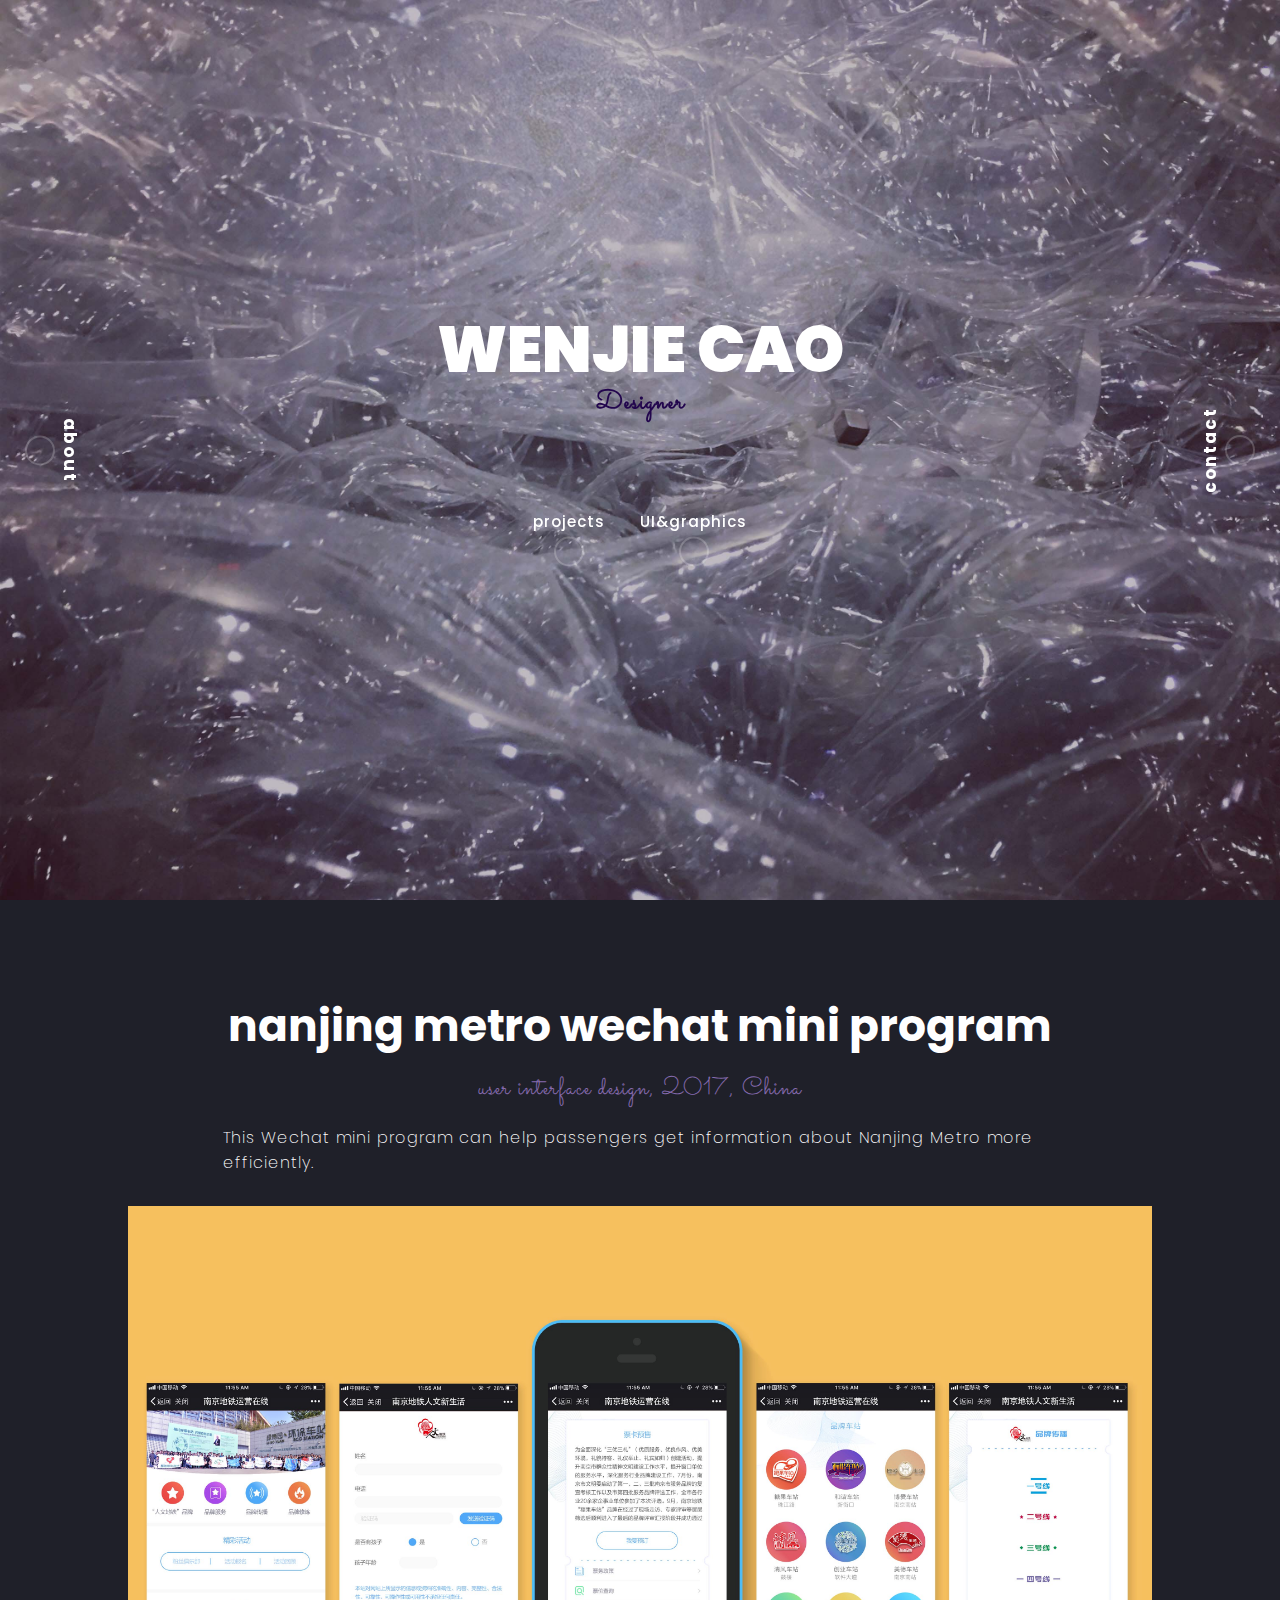
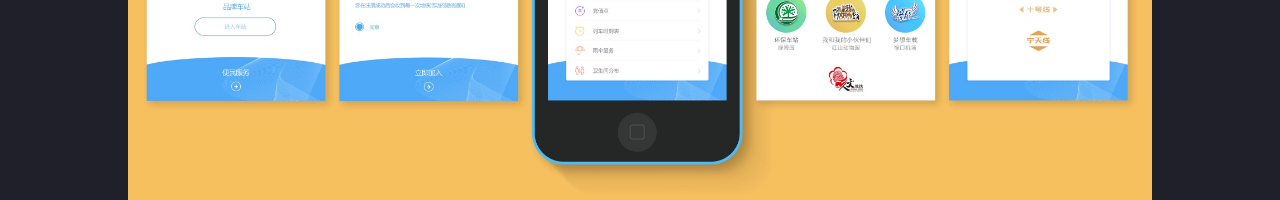
==== commit 139d7967: "Add files via upload" ====
--- a/index.html
+++ b/index.html
@@ -2,7 +2,7 @@
 <html lang="en" >
 <head>
   <meta charset="UTF-8">
-  <title>CodePen - Photography page concept</title>
+  <title>Wenjie's Personal Site</title>
   <link rel='stylesheet' href='https://cdnjs.cloudflare.com/ajax/libs/twitter-bootstrap/4.1.3/css/bootstrap.min.css'><link rel="stylesheet" href="./style.css">
   <link rel="preconnect" href="https://fonts.gstatic.com">
   <link href="https://fonts.googleapis.com/css2?family=Sacramento&display=swap" rel="stylesheet">
@@ -92,9 +92,9 @@
 					<img src="images/img5.jpg" alt="" 
 					class="image5">
 				</div>
-				<div class="col-md-6 col-lg-4">
+				<div class="col-md-6 col-lg-4" style="opacity: 0;">
 					<img src="images/img4.jpg" alt="" 
-					class="image6">
+					class="image6" >
 				</div>
 
 
@@ -126,29 +126,12 @@
 					<img src="images/kone.jpg" alt="" class="image10">
 				</div>
 				<div class="col-md-6 col-lg-4">
-					<img src="images/graphics2.jpg" alt="" class="image11">
-				</div>
-				<div class="col-md-6 col-lg-4">
+					<img src="images/nanjing.jpg" alt="" class="image11">
+				</div>
+				<div class="col-md-6 col-lg-4" style="opacity: 0;">
 					<img src="http://www.ivang-design.com/svg-load/portfolio/photo-p.jpg" alt="" class="image1">
 				</div>
-				<div class="col-md-6 col-lg-4">
-					<img src="http://www.ivang-design.com/svg-load/portfolio/photo-p.jpg" alt="" class="image1">
-				</div>
-				<div class="col-md-6 col-lg-4">
-					<img src="http://www.ivang-design.com/svg-load/portfolio/photo-p.jpg" alt="">
-				</div>
-				<div class="col-md-6 col-lg-4">
-					<img src="http://www.ivang-design.com/svg-load/portfolio/photo-p.jpg" alt="">
-				</div>
-				<div class="col-md-6 col-lg-4">
-					<img src="http://www.ivang-design.com/svg-load/portfolio/photo-p.jpg" alt="">
-				</div>
-				<div class="col-md-6 col-lg-4">
-					<img src="http://www.ivang-design.com/svg-load/portfolio/photo-p.jpg" alt="">
-				</div>
-				<div class="col-md-6 col-lg-4">
-					<img src="http://www.ivang-design.com/svg-load/portfolio/photo-p.jpg" alt="">
-				</div>
+				
 			</div>
 		</div>
 	</div>
@@ -222,16 +205,6 @@
 			</div>
 			<div class="project1_content">
 					<div class="embeded"><iframe src="https://player.vimeo.com/video/418324995" width="100%" height="360" frameborder="0" allow="autoplay; fullscreen" allowfullscreen></iframe></div>
-				<img src="images/project1_1.jpg">
-				<img src="images/project1_img2.png">
-				<img src="images/project1_img3.png">
-				<img src="images/project1_img4.png">
-				<img src="images/project1_img5.png">
-				<img src="images/project1_img6.jpg">
-				<img src="images/project1_img7.jpg">
-				<img src="images/project1_img8.jpg">
-				<img src="images/project1_img9.jpg">
-				<img src="images/project1_img11.png">
 		
 			</div>
 		</div>	
@@ -257,20 +230,11 @@
 				text-align: left;
 				width: 66.66666%;
 				display: block;
-				margin: auto;"><span> In Memory of is a speculative design which explores how technology can help connect the living and the deceased more closely in the future. </span></p>
+				margin: auto;"><span> In Memory of is a speculative design which explores how technology can help connect the living and the deceased more closely in the future. The design includes a mechanical flower with LED light which can be controlled by Bluetooth, and a flower brooch which can transform pulse into light animation. You can watch the video <a href="https://www.youtube.com/watch?v=Y6BTUcMOMVU">here.</a></span></p>
 		
 				</div>
 				<div class="project1_content">
-					<img src="images/project1_1.jpg">
-					<img src="images/project1_img2.png">
-					<img src="images/project1_img3.png">
-					<img src="images/project1_img4.png">
-					<img src="images/project1_img5.png">
-					<img src="images/project1_img6.jpg">
-					<img src="images/project1_img7.jpg">
-					<img src="images/project1_img8.jpg">
-					<img src="images/project1_img9.jpg">
-					<img src="images/project1_img11.png">
+					<img src="images/project3.jpg">
 			
 				</div>
 		</div>
@@ -362,7 +326,7 @@
 			
 					</div>
 					<div class="project1_content">
-						<img src="images/superc.jpg">
+						
 				
 					</div>
 				</div>
@@ -488,6 +452,36 @@
 					</div>
 				</div>
 
+				<div class="project11">
+						<div class="project11-close hover-target"></div>
+						<div class="col-12 text-center">
+							<h3 style="font-family: 'Poppins', sans-serif; 
+							font-weight: 700;
+							font-size: 44px;">nanjing metro wechat mini program</h3>
+						</div>
+						<div class="col-12 mt-3 text-center">
+							<p style="font-family: 'Sacramento', cursive;
+							letter-spacing: 1px;
+							color: #866BAF;
+							font-size: 25px;
+							font-weight: 400;"><span>user interface design, 2017, China</span></p>
+				
+						<p style="font-family: 'Poppins', sans-serif;
+						letter-spacing: 1px;
+						font-size: 16px;
+						font-weight: 200;
+						text-align: left;
+						width: 66.66666%;
+						display: block;
+						margin: auto;"><span>This Wechat mini program can help passengers get information about Nanjing Metro more efficiently.</span></p>
+				
+						</div>
+						<div class="project1_content">
+							<img src="images/nanjing.jpg">
+					
+						</div>
+					</div>
+
 
 	<div class='cursor' id="cursor"></div>
 	<div class='cursor2' id="cursor2"></div>
